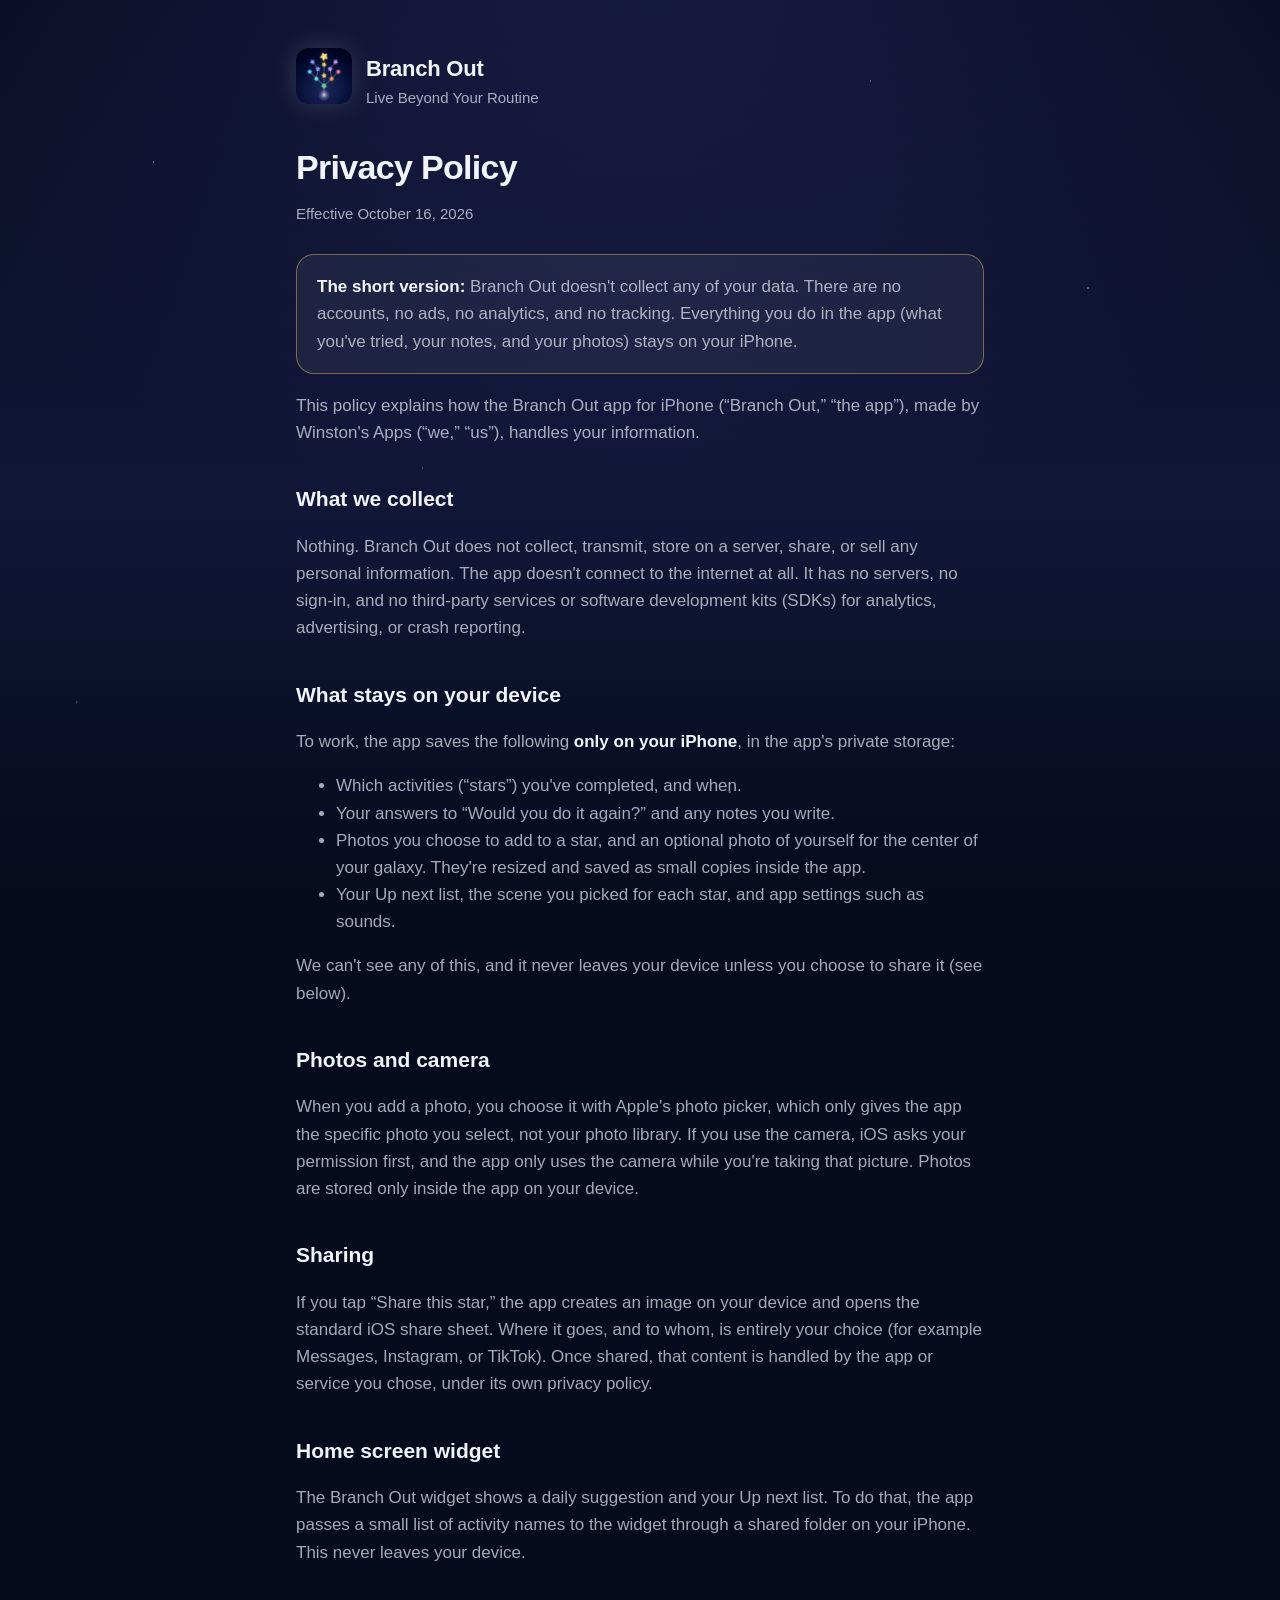
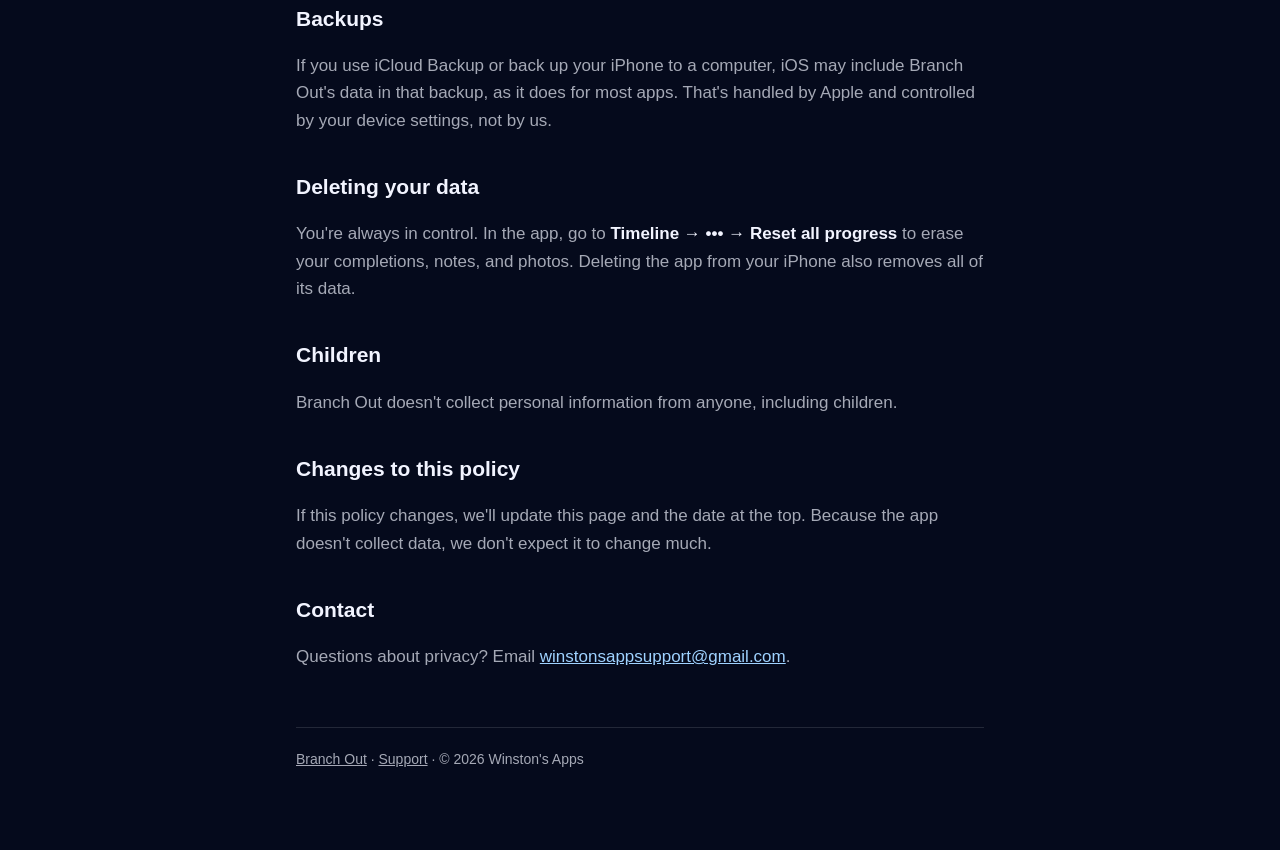
==== privacy/index.html @ 229b46d6 "Add Branch Out website: privacy policy and support pages Co-Authored-By: Claude Opus 5.5 <noreply@an" ====
<!doctype html>
<html lang="en">
<head>
  <meta charset="utf-8">
  <meta name="viewport" content="width=device-width, initial-scale=1">
  <title>Privacy Policy · Branch Out</title>
  <meta name="description" content="Branch Out privacy policy: the app doesn't collect, share, or sell your data. Everything stays on your iPhone.">
  <link rel="icon" href="../logo.png">
  <link rel="stylesheet" href="../style.css">
</head>
<body>
<main>
  <header class="brand">
    <a href="../"><img src="../logo.png" alt="Branch Out app icon"></a>
    <div>
      <a href="../"><div class="name">Branch Out</div></a>
      <div class="tag">Live Beyond Your Routine</div>
    </div>
  </header>

  <h1>Privacy Policy</h1>
  <p class="updated">Effective October 16, 2026</p>

  <div class="card highlight">
    <p><strong>The short version:</strong> Branch Out doesn't collect any of your data. There are no accounts, no ads, no analytics, and no tracking. Everything you do in the app (what you've tried, your notes, and your photos) stays on your iPhone.</p>
  </div>

  <p>This policy explains how the Branch Out app for iPhone (“Branch Out,” “the app”), made by Winston's Apps (“we,” “us”), handles your information.</p>

  <h2>What we collect</h2>
  <p>Nothing. Branch Out does not collect, transmit, store on a server, share, or sell any personal information. The app doesn't connect to the internet at all. It has no servers, no sign-in, and no third-party services or software development kits (SDKs) for analytics, advertising, or crash reporting.</p>

  <h2>What stays on your device</h2>
  <p>To work, the app saves the following <strong>only on your iPhone</strong>, in the app's private storage:</p>
  <ul>
    <li>Which activities (“stars”) you've completed, and when.</li>
    <li>Your answers to “Would you do it again?” and any notes you write.</li>
    <li>Photos you choose to add to a star, and an optional photo of yourself for the center of your galaxy. They're resized and saved as small copies inside the app.</li>
    <li>Your Up next list, the scene you picked for each star, and app settings such as sounds.</li>
  </ul>
  <p>We can't see any of this, and it never leaves your device unless you choose to share it (see below).</p>

  <h2>Photos and camera</h2>
  <p>When you add a photo, you choose it with Apple's photo picker, which only gives the app the specific photo you select, not your photo library. If you use the camera, iOS asks your permission first, and the app only uses the camera while you're taking that picture. Photos are stored only inside the app on your device.</p>

  <h2>Sharing</h2>
  <p>If you tap “Share this star,” the app creates an image on your device and opens the standard iOS share sheet. Where it goes, and to whom, is entirely your choice (for example Messages, Instagram, or TikTok). Once shared, that content is handled by the app or service you chose, under its own privacy policy.</p>

  <h2>Home screen widget</h2>
  <p>The Branch Out widget shows a daily suggestion and your Up next list. To do that, the app passes a small list of activity names to the widget through a shared folder on your iPhone. This never leaves your device.</p>

  <h2>Backups</h2>
  <p>If you use iCloud Backup or back up your iPhone to a computer, iOS may include Branch Out's data in that backup, as it does for most apps. That's handled by Apple and controlled by your device settings, not by us.</p>

  <h2>Deleting your data</h2>
  <p>You're always in control. In the app, go to <strong>Timeline → ••• → Reset all progress</strong> to erase your completions, notes, and photos. Deleting the app from your iPhone also removes all of its data.</p>

  <h2>Children</h2>
  <p>Branch Out doesn't collect personal information from anyone, including children.</p>

  <h2>Changes to this policy</h2>
  <p>If this policy changes, we'll update this page and the date at the top. Because the app doesn't collect data, we don't expect it to change much.</p>

  <h2>Contact</h2>
  <p>Questions about privacy? Email <a href="mailto:winstonsappsupport@gmail.com">winstonsappsupport@gmail.com</a>.</p>

  <footer>
    <a href="../">Branch Out</a> · <a href="../support/">Support</a> · © 2026 Winston's Apps
  </footer>
</main>
</body>
</html>
---- style.css ----
:root {
  --deep: #050a1c;
  --mid: #121738;
  --text: #f2f4ff;
  --muted: rgba(242, 244, 255, 0.68);
  --card: rgba(255, 255, 255, 0.06);
  --stroke: rgba(255, 255, 255, 0.12);
  --gold: #ffd666;
  --link: #9fd2ff;
}

* { box-sizing: border-box; }

html { background: var(--deep); }

body {
  margin: 0;
  min-height: 100vh;
  color: var(--text);
  font: 17px/1.6 -apple-system, BlinkMacSystemFont, "SF Pro Text", "Segoe UI", Roboto, Helvetica, Arial, sans-serif;
  background:
    radial-gradient(1px 1px at 12% 18%, rgba(255,255,255,.7), transparent),
    radial-gradient(1px 1px at 68% 9%, rgba(255,255,255,.55), transparent),
    radial-gradient(1.5px 1.5px at 85% 32%, rgba(255,255,255,.6), transparent),
    radial-gradient(1px 1px at 33% 52%, rgba(255,255,255,.45), transparent),
    radial-gradient(1px 1px at 6% 78%, rgba(255,255,255,.5), transparent),
    radial-gradient(1.5px 1.5px at 57% 88%, rgba(255,255,255,.55), transparent),
    radial-gradient(900px 600px at 50% -10%, rgba(120, 110, 255, 0.18), transparent),
    linear-gradient(var(--deep), var(--mid) 55%, var(--deep));
  background-attachment: fixed;
}

main {
  max-width: 720px;
  margin: 0 auto;
  padding: 48px 16px 80px;
}

header.brand {
  display: flex;
  align-items: center;
  gap: 14px;
  margin-bottom: 36px;
}

header.brand img {
  width: 56px;
  height: 56px;
  border-radius: 13px;
  box-shadow: 0 0 24px rgba(255, 255, 255, 0.15);
}

header.brand a { color: var(--text); text-decoration: none; }
header.brand .name { font-weight: 800; font-size: 22px; letter-spacing: -0.01em; }
header.brand .tag { color: var(--muted); font-size: 15px; }

h1 { font-size: 34px; line-height: 1.15; margin: 0 0 8px; letter-spacing: -0.02em; }
h2 { font-size: 21px; margin: 36px 0 8px; }
h3 { font-size: 17px; margin: 22px 0 4px; }
p, li { color: var(--muted); }
strong { color: var(--text); }
a { color: var(--link); }

.updated { color: var(--muted); font-size: 15px; margin-bottom: 28px; }

.card {
  background: var(--card);
  border: 1px solid var(--stroke);
  border-radius: 18px;
  padding: 18px 20px;
  margin: 18px 0;
}

.card.highlight { border-color: rgba(255, 214, 102, 0.4); }
.card p:first-child { margin-top: 0; }
.card p:last-child { margin-bottom: 0; }

.links { display: flex; flex-wrap: wrap; gap: 10px; margin-top: 24px; }
.links a {
  display: inline-block;
  padding: 10px 18px;
  border-radius: 999px;
  background: var(--card);
  border: 1px solid var(--stroke);
  color: var(--text);
  text-decoration: none;
  font-weight: 600;
}
.links a.primary { background: #fff; color: var(--deep); border-color: #fff; }

footer {
  margin-top: 56px;
  padding-top: 20px;
  border-top: 1px solid var(--stroke);
  color: var(--muted);
  font-size: 14px;
}
footer a { color: var(--muted); }
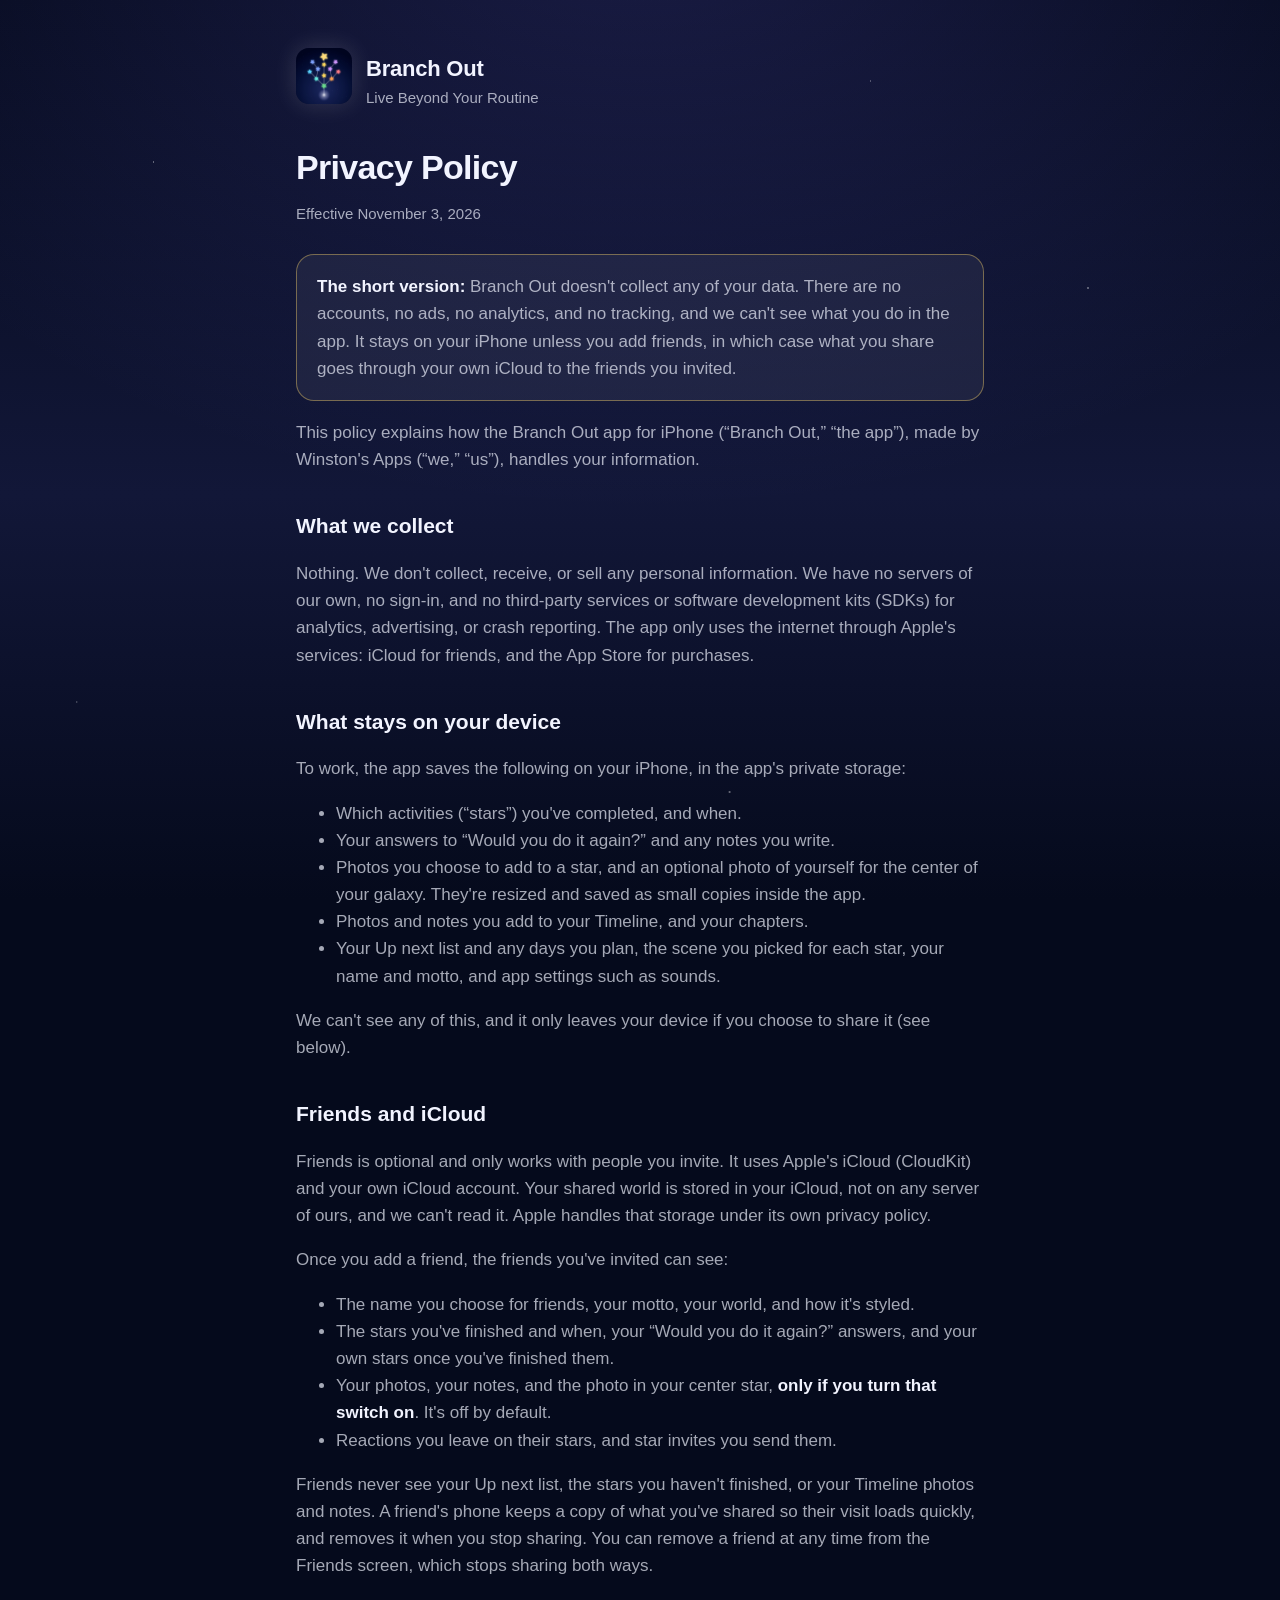
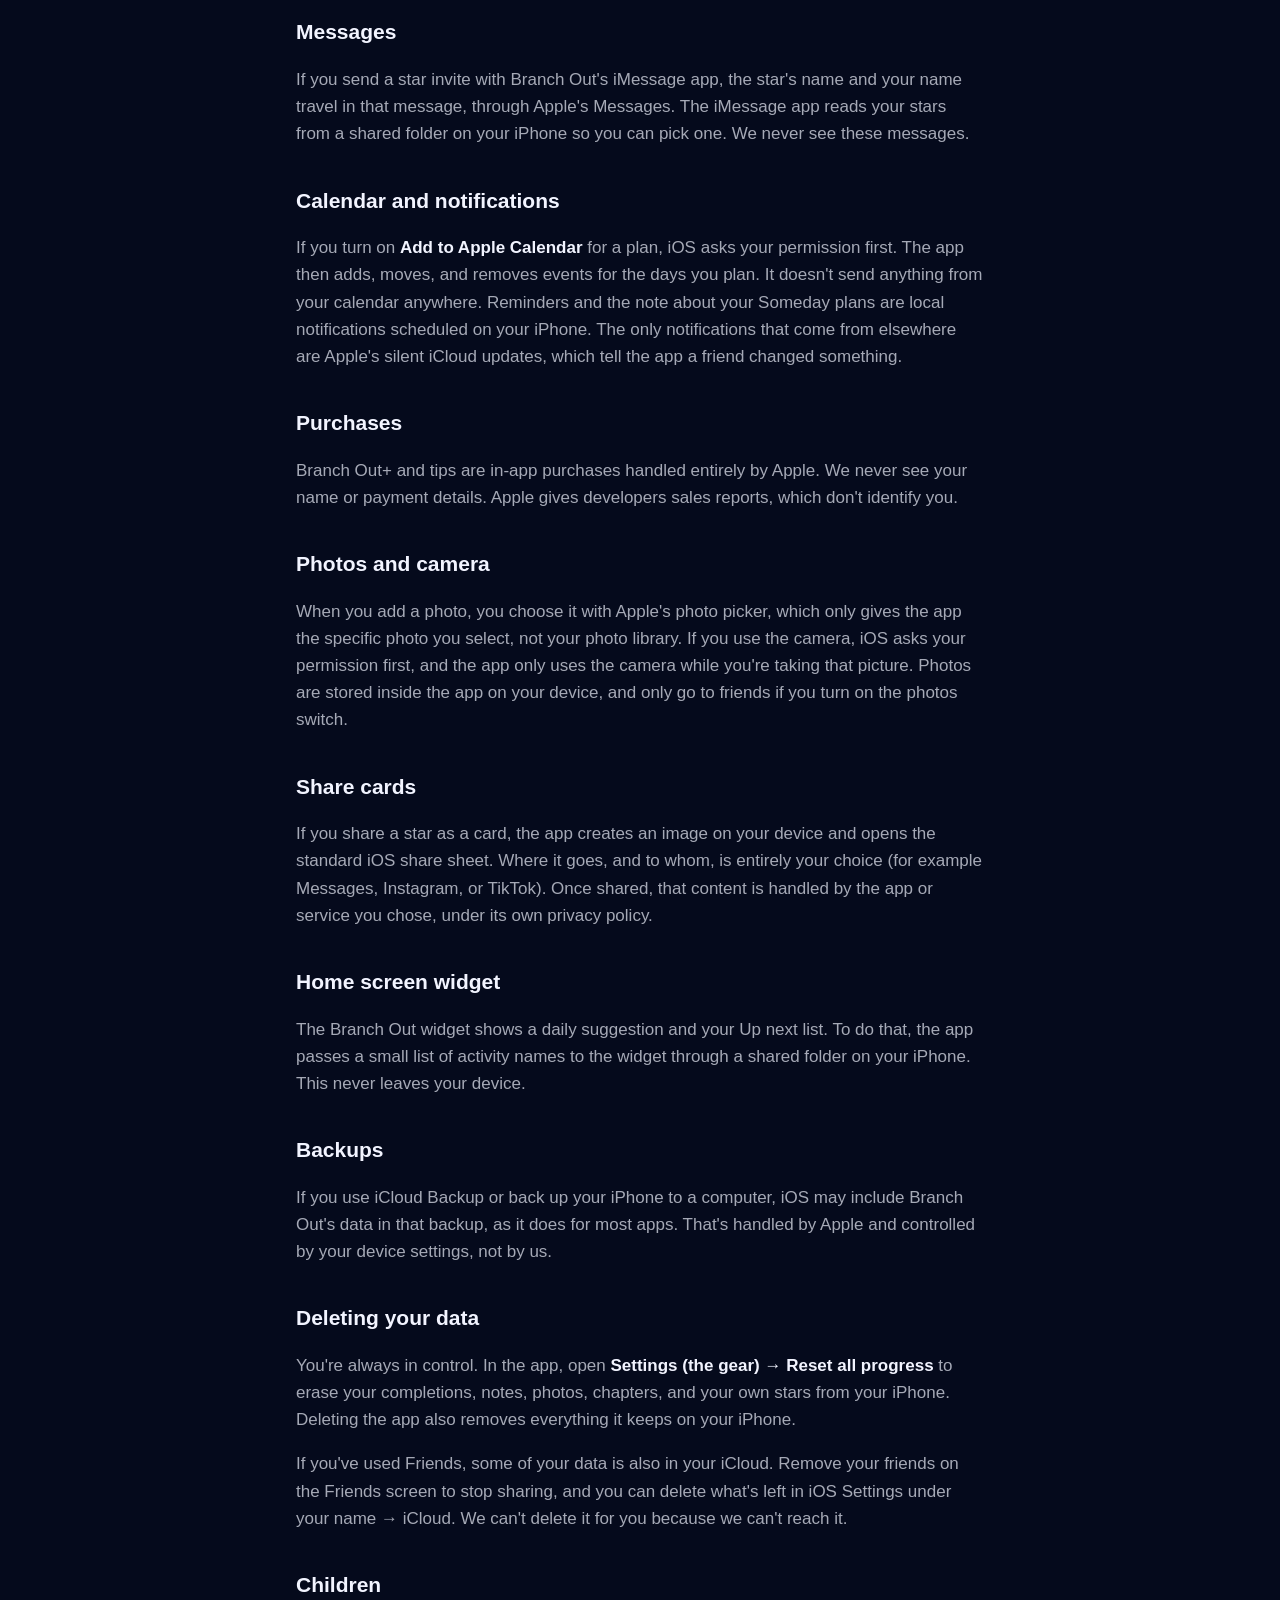
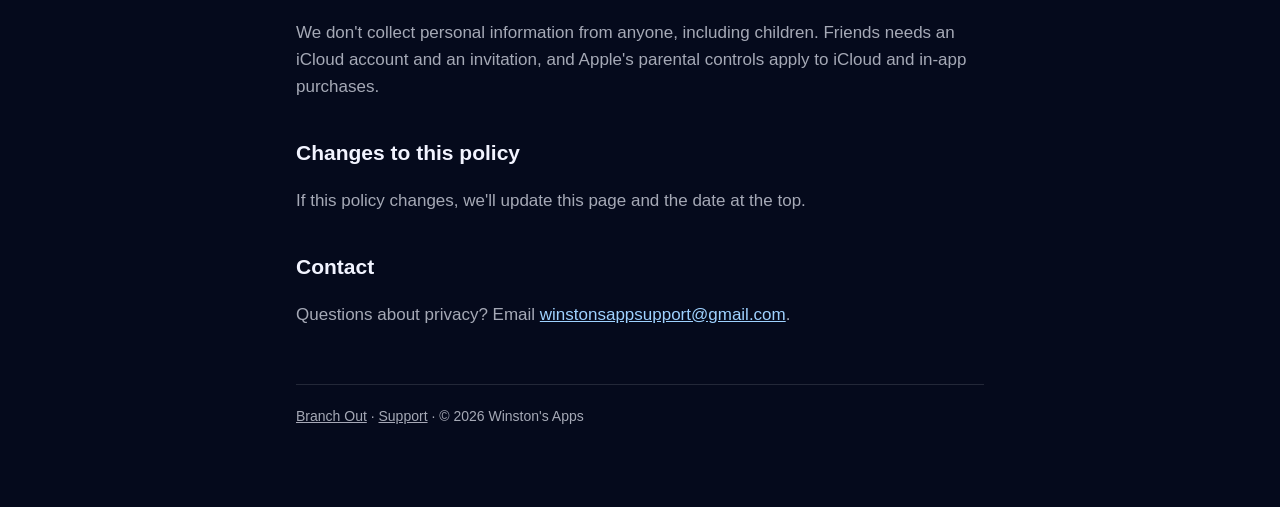
==== commit 845fb1a6: "Cover friends, iCloud, Messages, Calendar and purchases in the privacy and support pages Co-Authored" ====
--- a/privacy/index.html
+++ b/privacy/index.html
@@ -4,7 +4,7 @@
   <meta charset="utf-8">
   <meta name="viewport" content="width=device-width, initial-scale=1">
   <title>Privacy Policy · Branch Out</title>
-  <meta name="description" content="Branch Out privacy policy: the app doesn't collect, share, or sell your data. Everything stays on your iPhone.">
+  <meta name="description" content="Branch Out privacy policy: the app doesn't collect or sell your data. It stays on your iPhone unless you share it with friends through your own iCloud.">
   <link rel="icon" href="../logo.png">
   <link rel="stylesheet" href="../style.css">
 </head>
@@ -19,32 +19,53 @@
   </header>
 
   <h1>Privacy Policy</h1>
-  <p class="updated">Effective October 16, 2026</p>
+  <p class="updated">Effective November 3, 2026</p>
 
   <div class="card highlight">
-    <p><strong>The short version:</strong> Branch Out doesn't collect any of your data. There are no accounts, no ads, no analytics, and no tracking. Everything you do in the app (what you've tried, your notes, and your photos) stays on your iPhone.</p>
+    <p><strong>The short version:</strong> Branch Out doesn't collect any of your data. There are no accounts, no ads, no analytics, and no tracking, and we can't see what you do in the app. It stays on your iPhone unless you add friends, in which case what you share goes through your own iCloud to the friends you invited.</p>
   </div>
 
   <p>This policy explains how the Branch Out app for iPhone (“Branch Out,” “the app”), made by Winston's Apps (“we,” “us”), handles your information.</p>
 
   <h2>What we collect</h2>
-  <p>Nothing. Branch Out does not collect, transmit, store on a server, share, or sell any personal information. The app doesn't connect to the internet at all. It has no servers, no sign-in, and no third-party services or software development kits (SDKs) for analytics, advertising, or crash reporting.</p>
+  <p>Nothing. We don't collect, receive, or sell any personal information. We have no servers of our own, no sign-in, and no third-party services or software development kits (SDKs) for analytics, advertising, or crash reporting. The app only uses the internet through Apple's services: iCloud for friends, and the App Store for purchases.</p>
 
   <h2>What stays on your device</h2>
-  <p>To work, the app saves the following <strong>only on your iPhone</strong>, in the app's private storage:</p>
+  <p>To work, the app saves the following on your iPhone, in the app's private storage:</p>
   <ul>
     <li>Which activities (“stars”) you've completed, and when.</li>
     <li>Your answers to “Would you do it again?” and any notes you write.</li>
     <li>Photos you choose to add to a star, and an optional photo of yourself for the center of your galaxy. They're resized and saved as small copies inside the app.</li>
-    <li>Your Up next list, the scene you picked for each star, and app settings such as sounds.</li>
+    <li>Photos and notes you add to your Timeline, and your chapters.</li>
+    <li>Your Up next list and any days you plan, the scene you picked for each star, your name and motto, and app settings such as sounds.</li>
   </ul>
-  <p>We can't see any of this, and it never leaves your device unless you choose to share it (see below).</p>
+  <p>We can't see any of this, and it only leaves your device if you choose to share it (see below).</p>
+
+  <h2>Friends and iCloud</h2>
+  <p>Friends is optional and only works with people you invite. It uses Apple's iCloud (CloudKit) and your own iCloud account. Your shared world is stored in your iCloud, not on any server of ours, and we can't read it. Apple handles that storage under its own privacy policy.</p>
+  <p>Once you add a friend, the friends you've invited can see:</p>
+  <ul>
+    <li>The name you choose for friends, your motto, your world, and how it's styled.</li>
+    <li>The stars you've finished and when, your “Would you do it again?” answers, and your own stars once you've finished them.</li>
+    <li>Your photos, your notes, and the photo in your center star, <strong>only if you turn that switch on</strong>. It's off by default.</li>
+    <li>Reactions you leave on their stars, and star invites you send them.</li>
+  </ul>
+  <p>Friends never see your Up next list, the stars you haven't finished, or your Timeline photos and notes. A friend's phone keeps a copy of what you've shared so their visit loads quickly, and removes it when you stop sharing. You can remove a friend at any time from the Friends screen, which stops sharing both ways.</p>
+
+  <h2>Messages</h2>
+  <p>If you send a star invite with Branch Out's iMessage app, the star's name and your name travel in that message, through Apple's Messages. The iMessage app reads your stars from a shared folder on your iPhone so you can pick one. We never see these messages.</p>
+
+  <h2>Calendar and notifications</h2>
+  <p>If you turn on <strong>Add to Apple Calendar</strong> for a plan, iOS asks your permission first. The app then adds, moves, and removes events for the days you plan. It doesn't send anything from your calendar anywhere. Reminders and the note about your Someday plans are local notifications scheduled on your iPhone. The only notifications that come from elsewhere are Apple's silent iCloud updates, which tell the app a friend changed something.</p>
+
+  <h2>Purchases</h2>
+  <p>Branch Out+ and tips are in-app purchases handled entirely by Apple. We never see your name or payment details. Apple gives developers sales reports, which don't identify you.</p>
 
   <h2>Photos and camera</h2>
-  <p>When you add a photo, you choose it with Apple's photo picker, which only gives the app the specific photo you select, not your photo library. If you use the camera, iOS asks your permission first, and the app only uses the camera while you're taking that picture. Photos are stored only inside the app on your device.</p>
+  <p>When you add a photo, you choose it with Apple's photo picker, which only gives the app the specific photo you select, not your photo library. If you use the camera, iOS asks your permission first, and the app only uses the camera while you're taking that picture. Photos are stored inside the app on your device, and only go to friends if you turn on the photos switch.</p>
 
-  <h2>Sharing</h2>
-  <p>If you tap “Share this star,” the app creates an image on your device and opens the standard iOS share sheet. Where it goes, and to whom, is entirely your choice (for example Messages, Instagram, or TikTok). Once shared, that content is handled by the app or service you chose, under its own privacy policy.</p>
+  <h2>Share cards</h2>
+  <p>If you share a star as a card, the app creates an image on your device and opens the standard iOS share sheet. Where it goes, and to whom, is entirely your choice (for example Messages, Instagram, or TikTok). Once shared, that content is handled by the app or service you chose, under its own privacy policy.</p>
 
   <h2>Home screen widget</h2>
   <p>The Branch Out widget shows a daily suggestion and your Up next list. To do that, the app passes a small list of activity names to the widget through a shared folder on your iPhone. This never leaves your device.</p>
@@ -53,13 +74,14 @@
   <p>If you use iCloud Backup or back up your iPhone to a computer, iOS may include Branch Out's data in that backup, as it does for most apps. That's handled by Apple and controlled by your device settings, not by us.</p>
 
   <h2>Deleting your data</h2>
-  <p>You're always in control. In the app, go to <strong>Timeline → ••• → Reset all progress</strong> to erase your completions, notes, and photos. Deleting the app from your iPhone also removes all of its data.</p>
+  <p>You're always in control. In the app, open <strong>Settings (the gear) → Reset all progress</strong> to erase your completions, notes, photos, chapters, and your own stars from your iPhone. Deleting the app also removes everything it keeps on your iPhone.</p>
+  <p>If you've used Friends, some of your data is also in your iCloud. Remove your friends on the Friends screen to stop sharing, and you can delete what's left in iOS Settings under your name → iCloud. We can't delete it for you because we can't reach it.</p>
 
   <h2>Children</h2>
-  <p>Branch Out doesn't collect personal information from anyone, including children.</p>
+  <p>We don't collect personal information from anyone, including children. Friends needs an iCloud account and an invitation, and Apple's parental controls apply to iCloud and in-app purchases.</p>
 
   <h2>Changes to this policy</h2>
-  <p>If this policy changes, we'll update this page and the date at the top. Because the app doesn't collect data, we don't expect it to change much.</p>
+  <p>If this policy changes, we'll update this page and the date at the top.</p>
 
   <h2>Contact</h2>
   <p>Questions about privacy? Email <a href="mailto:winstonsappsupport@gmail.com">winstonsappsupport@gmail.com</a>.</p>
